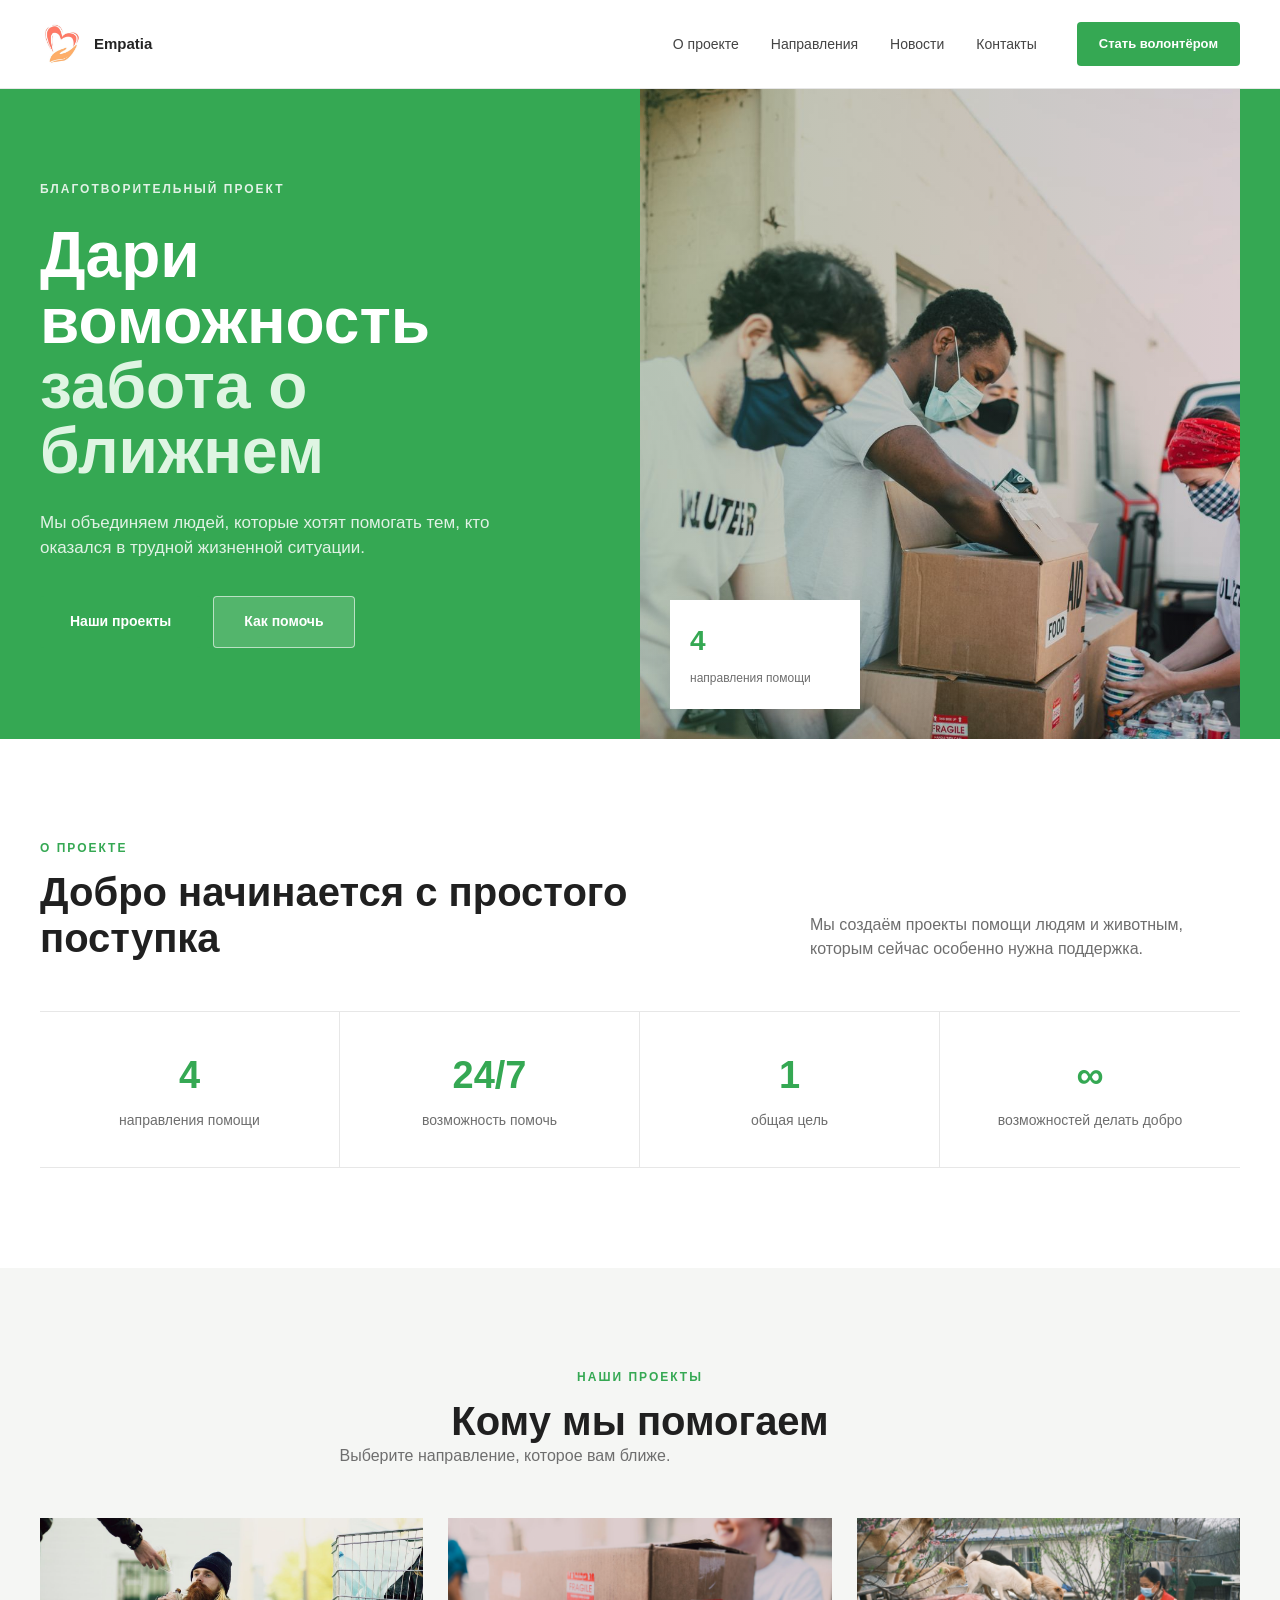
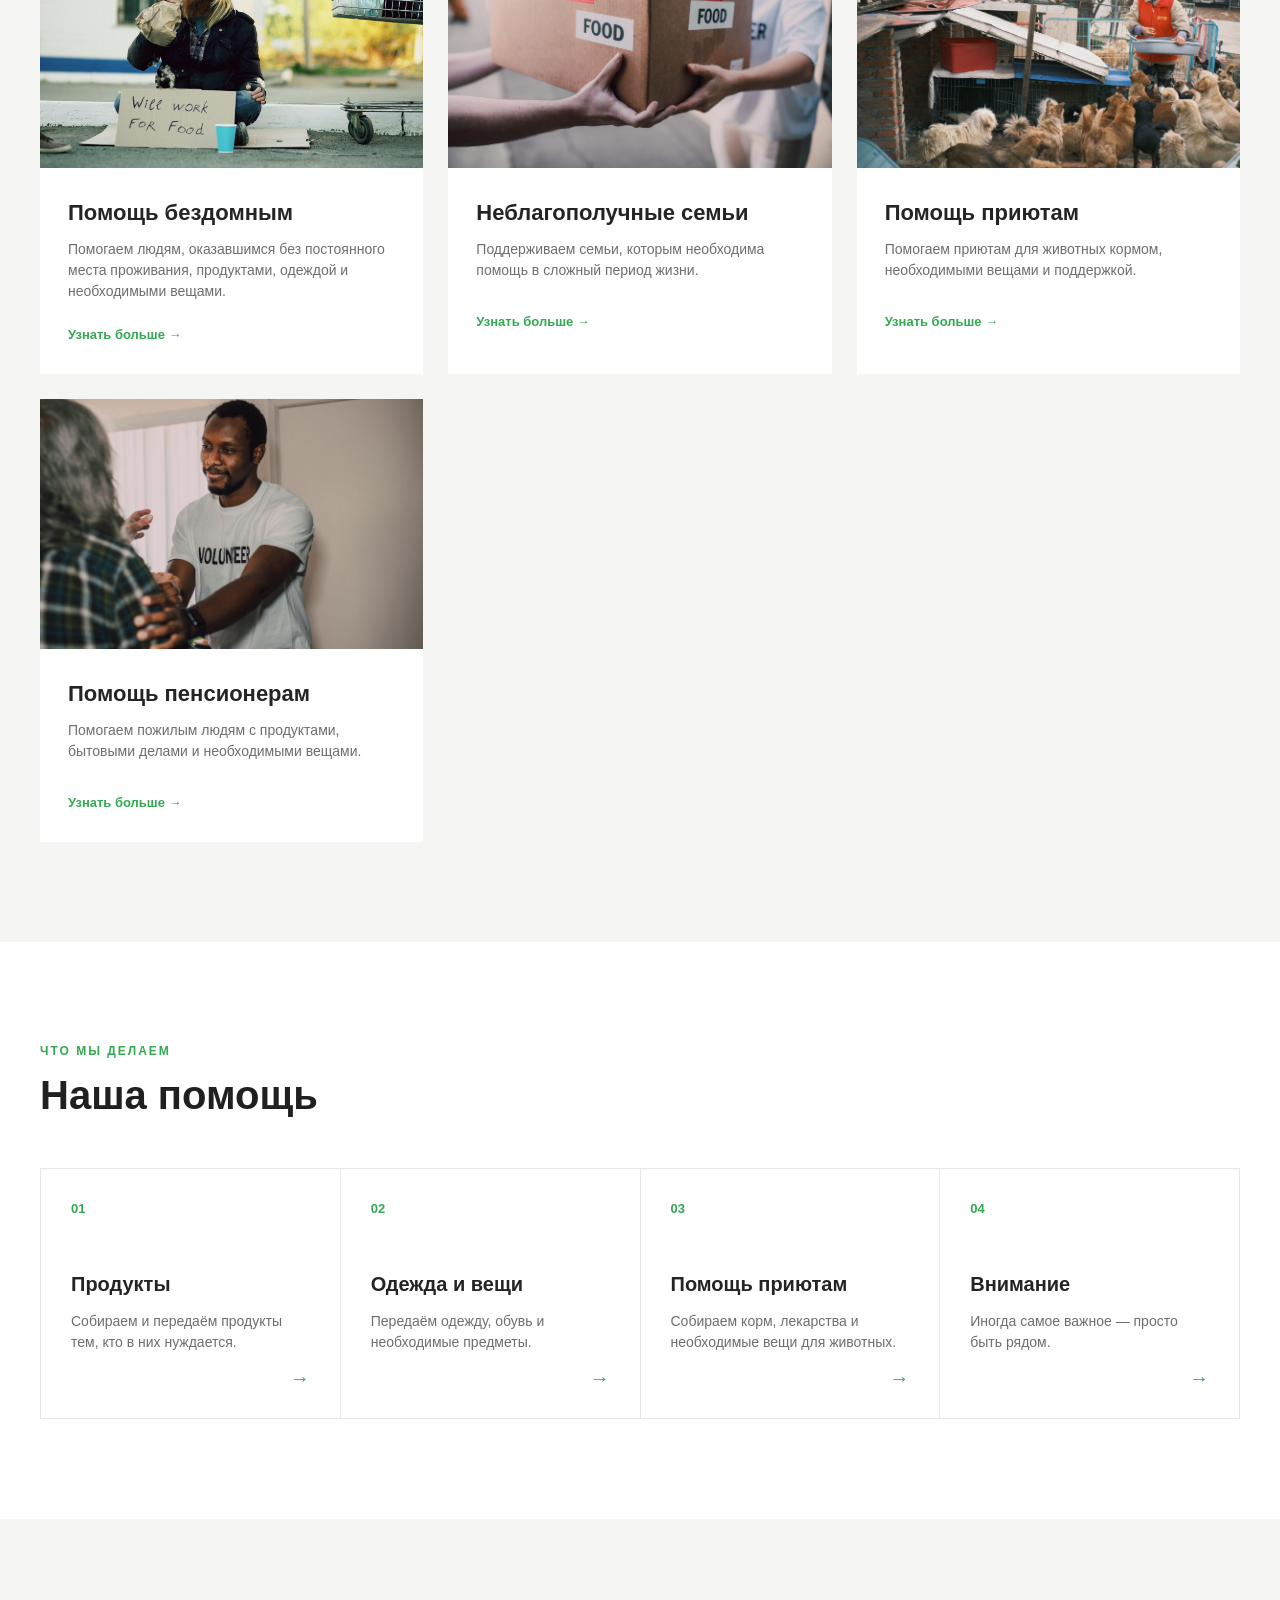
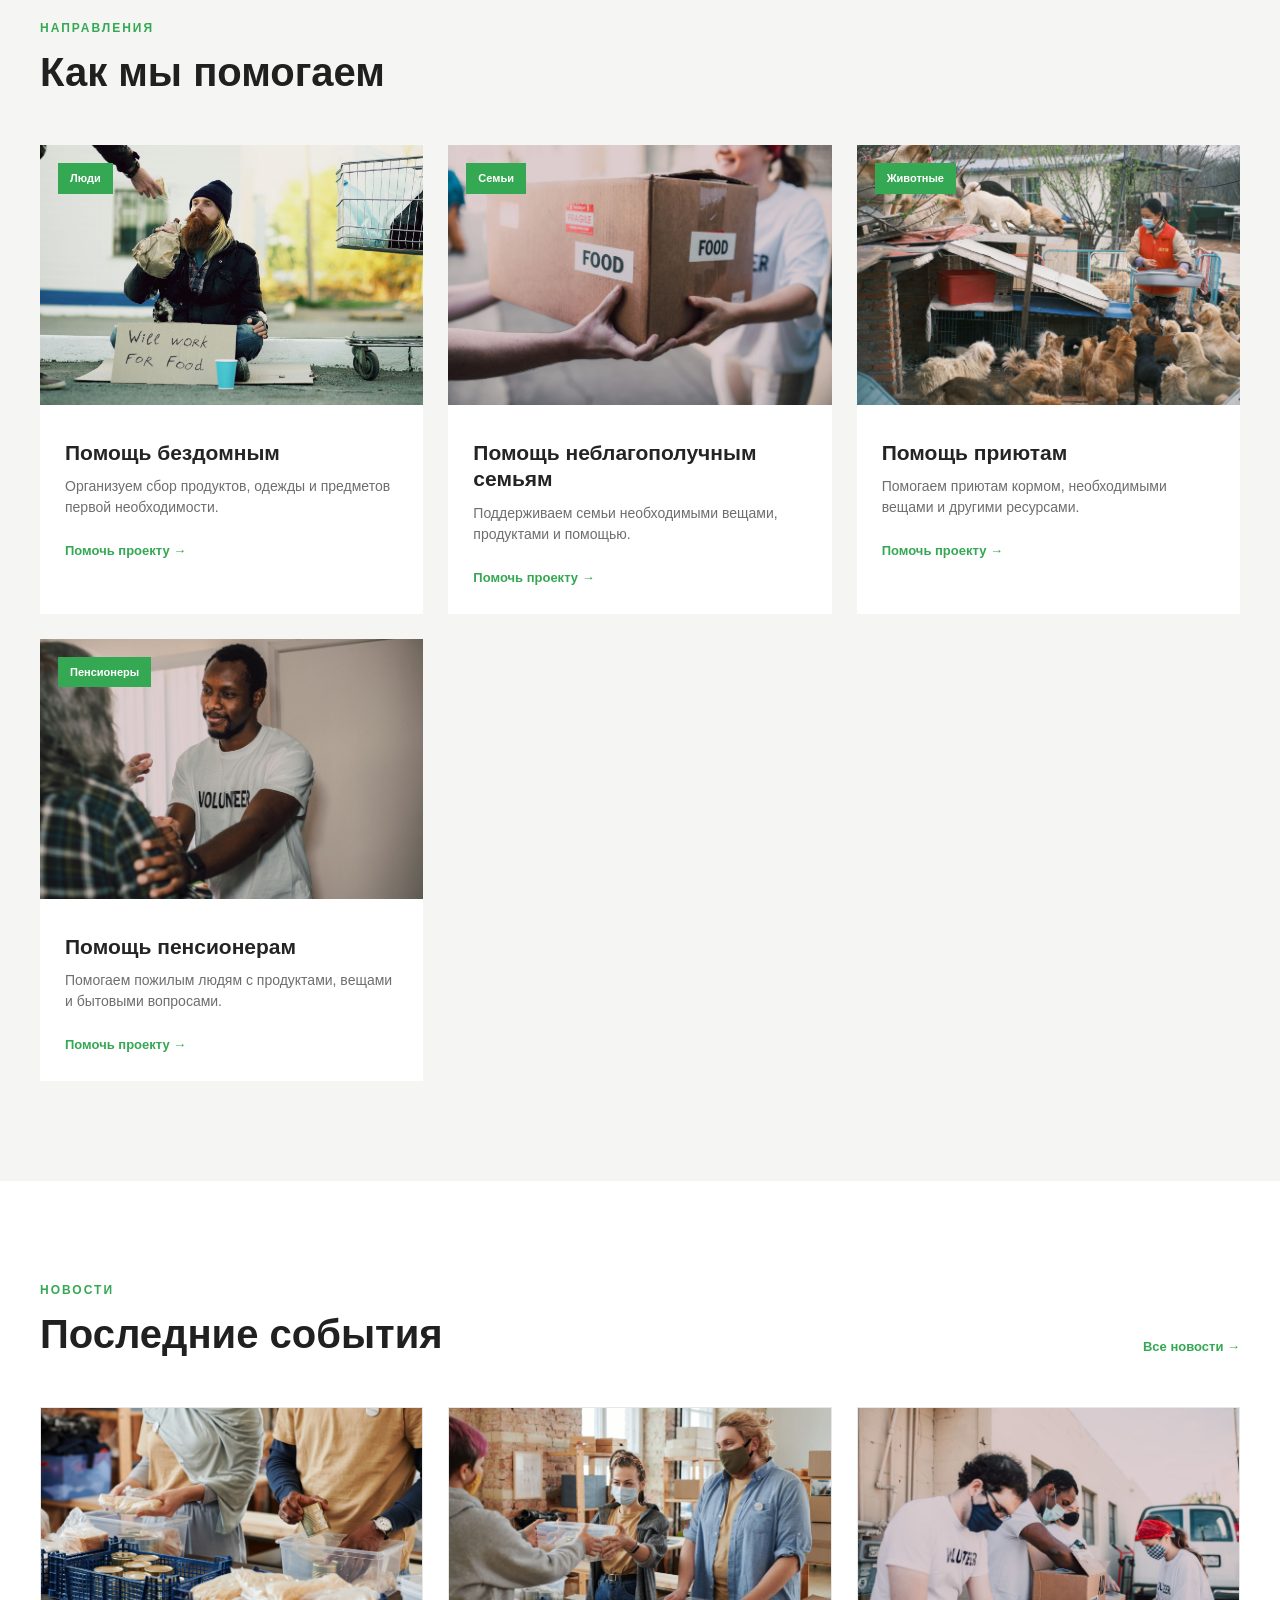
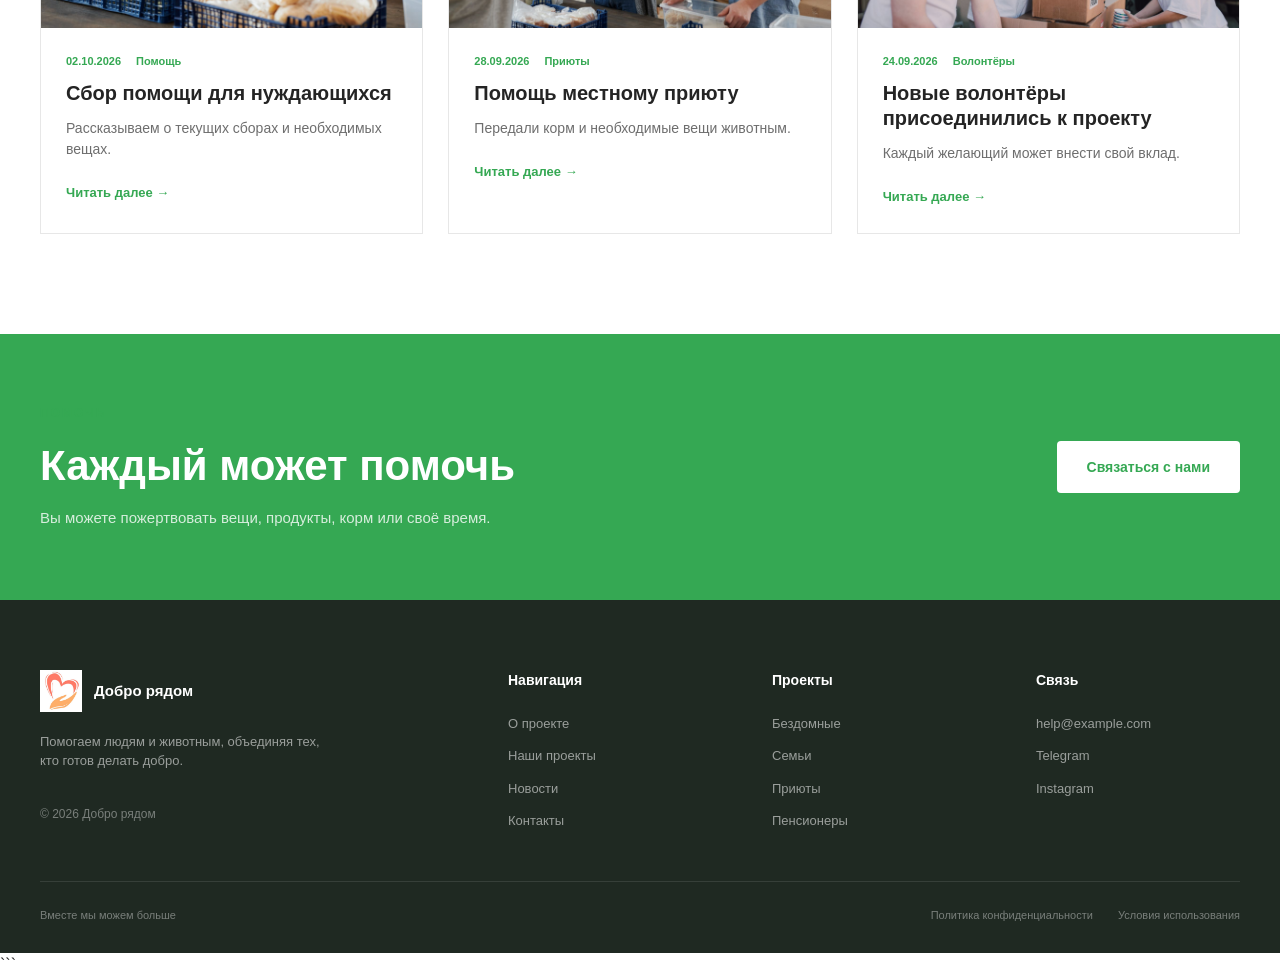
==== index.html @ 4fbe489f "Add files via upload" ====
<!DOCTYPE html>
<html lang="ru">

<head>
    <meta charset="UTF-8">
    <meta name="viewport" content="width=device-width, initial-scale=1.0">

    <title>Добро рядом — помощь тем, кто нуждается</title>

    <link rel="stylesheet" href="css/style.css">
</head>

<body>

<header class="header">

    <div class="container header__inner">

        <a href="#" class="logo">

            <div class="logo__icon">
                <img src="images/logo.jpg" alt="text">
            </div>

            <div class="logo__text">
                Empatia
            </div>

        </a>


        <nav class="nav">

            <a href="#about">О проекте</a>
            <a href="#projects">Направления</a>
            <a href="#news">Новости</a>
            <a href="#contacts">Контакты</a>

        </nav>


        <div class="header__actions">

            <a href="volunteer.html" class="header__button">
                Стать волонтёром
            </a>

        </div>


        <button class="menu-button">

            <span></span>
            <span></span>
            <span></span>

        </button>

    </div>

</header>


<main>


<section class="hero">

    <div class="container hero__inner">

        <div class="hero__content">

            <div class="hero__label">
                БЛАГОТВОРИТЕЛЬНЫЙ ПРОЕКТ
            </div>


            <h1>

                Дари воможность
                <span>забота о ближнем</span>

            </h1>


            <p>

                Мы объединяем людей, которые хотят
                помогать тем, кто оказался в трудной
                жизненной ситуации.

            </p>


            <div class="hero__buttons">

                <a href="#projects" class="button">
                    Наши проекты
                </a>

                <a href="volunteer.html" class="button button--light">
    Как помочь
</a>
                </a>

            </div>

        </div>


        <div class="hero__image">

            <img
                src="images/hero.jpg"
                alt="Помощь людям"
            >


            <div class="hero__badge">

                <strong>4</strong>

                <span>
                    направления помощи
                </span>

            </div>

        </div>

    </div>

</section>



<!-- =========================
     ABOUT
========================= -->

<section class="about" id="about">

    <div class="container">


        <div class="section-heading">

            <div>

                <span class="section-label">
                    О ПРОЕКТЕ
                </span>

                <h2>
                    Добро начинается
                    с простого поступка
                </h2>

            </div>


            <p>

                Мы создаём проекты помощи людям
                и животным, которым сейчас особенно
                нужна поддержка.

            </p>

        </div>


        <div class="stats">


            <div class="stat">

                <strong>4</strong>

                <span>
                    направления помощи
                </span>

            </div>


            <div class="stat">

                <strong>24/7</strong>

                <span>
                    возможность помочь
                </span>

            </div>


            <div class="stat">

                <strong>1</strong>

                <span>
                    общая цель
                </span>

            </div>


            <div class="stat">

                <strong>∞</strong>

                <span>
                    возможностей делать добро
                </span>

            </div>


        </div>

    </div>

</section>



<!-- =========================
     PROJECTS
========================= -->

<section class="choice" id="projects">

    <div class="container">


        <div class="section-heading center">

            <span class="section-label">
                НАШИ ПРОЕКТЫ
            </span>


            <h2>
                Кому мы помогаем
            </h2>


            <p>

                Выберите направление,
                которое вам ближе.

            </p>

        </div>



        <div class="choice__grid">


            <!-- БЕЗДОМНЫЕ -->

            <a href="#homeless" class="choice-card">

                <div class="choice-card__image">

                    <img
                        src="images/card-1.jpg"
                        alt="Помощь бездомным"
                    >

                </div>


                <div class="choice-card__content">

                    <h3>
                        Помощь бездомным
                    </h3>


                    <p>

                        Помогаем людям, оказавшимся
                        без постоянного места проживания,
                        продуктами, одеждой и необходимыми
                        вещами.

                    </p>


                    <span>
                        Узнать больше →
                    </span>

                </div>

            </a>



            <!-- СЕМЬИ -->

            <a href="#families" class="choice-card">

                <div class="choice-card__image">

                    <img
                        src="images/card-2.jpg"
                        alt="Помощь семьям"
                    >

                </div>


                <div class="choice-card__content">

                    <h3>
                        Неблагополучные семьи
                    </h3>


                    <p>

                        Поддерживаем семьи,
                        которым необходима помощь
                        в сложный период жизни.

                    </p>


                    <span>
                        Узнать больше →
                    </span>

                </div>

            </a>



            <!-- ПРИЮТЫ -->

            <a href="#shelters" class="choice-card">

                <div class="choice-card__image">

                    <img
                        src="images/card-3.jpg"
                        alt="Помощь приютам"
                    >

                </div>


                <div class="choice-card__content">

                    <h3>
                        Помощь приютам
                    </h3>


                    <p>

                        Помогаем приютам для животных
                        кормом, необходимыми вещами
                        и поддержкой.

                    </p>


                    <span>
                        Узнать больше →
                    </span>

                </div>

            </a>



            <!-- ПЕНСИОНЕРЫ -->

            <a href="#elderly" class="choice-card">

                <div class="choice-card__image">

                    <img
                        src="images/card-4.jpg"
                        alt="Помощь пенсионерам"
                    >

                </div>


                <div class="choice-card__content">

                    <h3>
                        Помощь пенсионерам
                    </h3>


                    <p>

                        Помогаем пожилым людям
                        с продуктами, бытовыми делами
                        и необходимыми вещами.

                    </p>


                    <span>
                        Узнать больше →
                    </span>

                </div>

            </a>


        </div>

    </div>

</section>



<!-- =========================
     DIRECTIONS
========================= -->

<section class="directions">

    <div class="container">


        <div class="section-heading">

            <div>

                <span class="section-label">
                    ЧТО МЫ ДЕЛАЕМ
                </span>


                <h2>
                    Наша помощь
                </h2>

            </div>

        </div>



        <div class="directions__grid">


            <a href="#help" class="direction">

                <div class="direction__number">
                    01
                </div>


                <h3>
                    Продукты
                </h3>


                <p>
                    Собираем и передаём продукты
                    тем, кто в них нуждается.
                </p>


                <span>
                    →
                </span>

            </a>



            <a href="#help" class="direction">

                <div class="direction__number">
                    02
                </div>


                <h3>
                    Одежда и вещи
                </h3>


                <p>
                    Передаём одежду, обувь
                    и необходимые предметы.
                </p>


                <span>
                    →
                </span>

            </a>



            <a href="#help" class="direction">

                <div class="direction__number">
                    03
                </div>


                <h3>
                    Помощь приютам
                </h3>


                <p>
                    Собираем корм, лекарства
                    и необходимые вещи для животных.
                </p>


                <span>
                    →
                </span>

            </a>



            <a href="#help" class="direction">

                <div class="direction__number">
                    04
                </div>


                <h3>
                    Внимание
                </h3>


                <p>
                    Иногда самое важное —
                    просто быть рядом.
                </p>


                <span>
                    →
                </span>

            </a>


        </div>

    </div>

</section>



<!-- =========================
     PROJECT DETAILS
========================= -->

<section class="projects">

    <div class="container">


        <div class="section-heading">

            <div>

                <span class="section-label">
                    НАПРАВЛЕНИЯ
                </span>


                <h2>
                    Как мы помогаем
                </h2>

            </div>

        </div>



        <div class="projects__grid">


            <article class="project" id="homeless">

                <div class="project__image">

                    <img
                        src="images/card-1.jpg"
                        alt="Помощь бездомным"
                    >

                    <span class="project__tag">
                        Люди
                    </span>

                </div>


                <div class="project__content">

                    <h3>
                        Помощь бездомным
                    </h3>


                    <p>

                        Организуем сбор продуктов,
                        одежды и предметов первой
                        необходимости.

                    </p>


                    <a href="#help">
                        Помочь проекту →
                    </a>

                </div>

            </article>



            <article class="project" id="families">

                <div class="project__image">

                    <img
                        src="images/card-2.jpg"
                        alt="Помощь семьям"
                    >

                    <span class="project__tag">
                        Семьи
                    </span>

                </div>


                <div class="project__content">

                    <h3>
                        Помощь неблагополучным семьям
                    </h3>


                    <p>

                        Поддерживаем семьи
                        необходимыми вещами,
                        продуктами и помощью.

                    </p>


                    <a href="#help">
                        Помочь проекту →
                    </a>

                </div>

            </article>



            <article class="project" id="shelters">

                <div class="project__image">

                    <img
                        src="images/card-3.jpg"
                        alt="Помощь приютам"
                    >

                    <span class="project__tag">
                        Животные
                    </span>

                </div>


                <div class="project__content">

                    <h3>
                        Помощь приютам
                    </h3>


                    <p>

                        Помогаем приютам кормом,
                        необходимыми вещами
                        и другими ресурсами.

                    </p>


                    <a href="#help">
                        Помочь проекту →
                    </a>

                </div>

            </article>



            <article class="project" id="elderly">

                <div class="project__image">

                    <img
                        src="images/card-4.jpg"
                        alt="Помощь пенсионерам"
                    >

                    <span class="project__tag">
                        Пенсионеры
                    </span>

                </div>


                <div class="project__content">

                    <h3>
                        Помощь пенсионерам
                    </h3>


                    <p>

                        Помогаем пожилым людям
                        с продуктами, вещами
                        и бытовыми вопросами.

                    </p>


                    <a href="#help">
                        Помочь проекту →
                    </a>

                </div>

            </article>


        </div>

    </div>

</section>



<!-- =========================
     NEWS
========================= -->

<section class="news" id="news">

    <div class="container">


        <div class="section-heading">

            <div>

                <span class="section-label">
                    НОВОСТИ
                </span>


                <h2>
                    Последние события
                </h2>

            </div>


            <a href="#" class="more">
                Все новости →
            </a>

        </div>



        <div class="news__grid">


            <article class="news-card">

                <img
                    src="images/news/news-1.jpg"
                    alt="Новость"
                >


                <div class="news-card__content">

                    <div class="news-card__meta">

                        <span>
                            02.10.2026
                        </span>

                        <span>
                            Помощь
                        </span>

                    </div>


                    <h3>
                        Сбор помощи для нуждающихся
                    </h3>


                    <p>

                        Рассказываем о текущих
                        сборах и необходимых вещах.

                    </p>


                    <a href="#">
                        Читать далее →
                    </a>

                </div>

            </article>



            <article class="news-card">

                <img
                    src="images/news/news-2.jpg"
                    alt="Новость"
                >


                <div class="news-card__content">

                    <div class="news-card__meta">

                        <span>
                            28.09.2026
                        </span>

                        <span>
                            Приюты
                        </span>

                    </div>


                    <h3>
                        Помощь местному приюту
                    </h3>


                    <p>

                        Передали корм и необходимые
                        вещи животным.

                    </p>


                    <a href="#">
                        Читать далее →
                    </a>

                </div>

            </article>



            <article class="news-card">

                <img
                    src="images/news/news-3.jpg"
                    alt="Новость"
                >


                <div class="news-card__content">

                    <div class="news-card__meta">

                        <span>
                            24.09.2026
                        </span>

                        <span>
                            Волонтёры
                        </span>

                    </div>


                    <h3>
                        Новые волонтёры присоединились
                        к проекту
                    </h3>


                    <p>

                        Каждый желающий может
                        внести свой вклад.

                    </p>


                    <a href="#">
                        Читать далее →
                    </a>

                </div>

            </article>


        </div>

    </div>

</section>



<!-- =========================
     HELP
========================= -->

<section class="cta" id="help">

    <div class="container">

        <div class="cta__inner">

            <div>

                <span class="section-label">
                    ПОМОЧЬ
                </span>


                <h2>
                    Каждый может помочь
                </h2>


                <p>

                    Вы можете пожертвовать вещи,
                    продукты, корм или своё время.

                </p>

            </div>


            <a href="mailto:help@example.com"
               class="button button--white">

                Связаться с нами

            </a>

        </div>

    </div>

</section>


</main>



<!-- =========================
     FOOTER
========================= -->

<footer class="footer" id="contacts">

    <div class="container">


        <div class="footer__grid">


            <div class="footer__brand">

                <a href="#" class="logo">

                    <div class="logo__icon">

                        <img
                            src="images/logo.jpg"
                            alt="Добро рядом"
                        >

                    </div>


                    <div class="logo__text">
                        Добро рядом
                    </div>

                </a>


                <p>

                    Помогаем людям и животным,
                    объединяя тех, кто готов
                    делать добро.

                </p>


                <span class="copyright">

                    © 2026 Добро рядом

                </span>

            </div>



            <div class="footer__column">

                <h3>
                    Навигация
                </h3>

                <a href="#about">
                    О проекте
                </a>

                <a href="#projects">
                    Наши проекты
                </a>

                <a href="#news">
                    Новости
                </a>

                <a href="#contacts">
                    Контакты
                </a>

            </div>



            <div class="footer__column">

                <h3>
                    Проекты
                </h3>

                <a href="#homeless">
                    Бездомные
                </a>

                <a href="#families">
                    Семьи
                </a>

                <a href="#shelters">
                    Приюты
                </a>

                <a href="#elderly">
                    Пенсионеры
                </a>

            </div>



            <div class="footer__column">

                <h3>
                    Связь
                </h3>

                <a href="mailto:help@example.com">
                    help@example.com
                </a>

                <a href="#">
                    Telegram
                </a>

                <a href="#">
                    Instagram
                </a>

            </div>


        </div>



        <div class="footer__bottom">

            <span>
                Вместе мы можем больше
            </span>


            <div>

                <a href="#">
                    Политика конфиденциальности
                </a>

                <a href="#">
                    Условия использования
                </a>

            </div>

        </div>

    </div>

</footer>



<script src="js/script.js"></script>

</body>

</html>
```
---- css/style.css ----
/* =========================
   RESET
========================= */

* {
    margin: 0;
    padding: 0;
    box-sizing: border-box;
}

html {
    scroll-behavior: smooth;
}

body {
    font-family: Arial, Helvetica, sans-serif;
    background: #ffffff;
    color: #242424;
    line-height: 1.5;
}

a {
    color: inherit;
    text-decoration: none;
}

img {
    display: block;
    width: 100%;
}

button {
    font: inherit;
    border: 0;
    cursor: pointer;
}


/* =========================
   VARIABLES
========================= */

:root {

    --green: #35a853;
    --green-dark: #21863b;
    --green-light: #edf8ef;

    --black: #202020;
    --gray: #6e6e6e;
    --light-gray: #f5f6f4;
    --border: #e7e7e7;

    --white: #ffffff;

    --container: 1200px;

    --radius: 4px;

    --transition: 0.3s ease;
}


/* =========================
   COMMON
========================= */

.container {
    width: min(
        var(--container),
        calc(100% - 40px)
    );

    margin: 0 auto;
}

section {
    padding: 100px 0;
}

.section-label {
    display: block;

    margin-bottom: 12px;

    color: var(--green);

    font-size: 12px;
    font-weight: 700;

    letter-spacing: 2px;
}

.section-heading {

    display: flex;

    align-items: flex-end;
    justify-content: space-between;

    gap: 40px;

    margin-bottom: 50px;
}

.section-heading.center {

    display: block;

    max-width: 700px;

    margin-left: auto;
    margin-right: auto;

    text-align: center;
}

.section-heading h2 {

    font-size: 40px;

    line-height: 1.15;

    font-weight: 600;

    color: var(--black);
}

.section-heading p {

    max-width: 430px;

    color: var(--gray);

    font-size: 16px;
}


/* =========================
   BUTTON
========================= */

.button {

    display: inline-flex;

    align-items: center;
    justify-content: center;

    min-height: 52px;

    padding: 0 30px;

    background: var(--green);

    color: var(--white);

    font-size: 14px;
    font-weight: 700;

    border-radius: var(--radius);

    transition: var(--transition);
}

.button:hover {
    background: var(--green-dark);

    transform: translateY(-2px);
}

.button--light {

    background: rgba(255,255,255,0.15);

    border: 1px solid rgba(255,255,255,0.6);
}

.button--light:hover {
    background: var(--white);
    color: var(--green);
}

.button--white {
    background: var(--white);
    color: var(--green);
}

.button--white:hover {
    background: #f2f2f2;
}


/* =========================
   HEADER
========================= */

.header {

    position: relative;
    z-index: 100;

    background: var(--white);

    border-bottom: 1px solid var(--border);
}

.header__inner {

    min-height: 88px;

    display: flex;

    align-items: center;

    justify-content: space-between;

    gap: 40px;
}


/* LOGO */

.logo {

    display: flex;

    align-items: center;

    gap: 12px;

    flex-shrink: 0;
}

.logo__icon {

    width: 42px;
    height: 42px;

    display: flex;

    align-items: center;
    justify-content: center;
}

.logo__icon img {

    width: 100%;
    height: 100%;

    object-fit: contain;
}

.logo__text {

    font-size: 15px;

    font-weight: 700;

    line-height: 1.15;

    max-width: 150px;
}


/* NAV */

.nav {

    display: flex;

    align-items: center;

    gap: 32px;

    margin-left: auto;
}

.nav a {

    position: relative;

    color: #444;

    font-size: 14px;

    transition: var(--transition);
}

.nav a::after {

    content: "";

    position: absolute;

    left: 0;
    bottom: -8px;

    width: 0;
    height: 2px;

    background: var(--green);

    transition: var(--transition);
}

.nav a:hover {
    color: var(--green);
}

.nav a:hover::after {
    width: 100%;
}


/* HEADER ACTIONS */

.header__actions {

    display: flex;

    align-items: center;

    gap: 15px;
}

.language {

    background: transparent;

    color: #555;

    font-size: 13px;
}

.header__button {

    display: inline-flex;

    align-items: center;
    justify-content: center;

    min-height: 44px;

    padding: 0 22px;

    background: var(--green);

    color: white;

    font-size: 13px;
    font-weight: 700;

    border-radius: var(--radius);

    transition: var(--transition);
}

.header__button:hover {
    background: var(--green-dark);
}


/* MOBILE MENU */

.menu-button {

    display: none;

    width: 42px;
    height: 42px;

    background: transparent;
}

.menu-button span {

    display: block;

    width: 23px;
    height: 2px;

    margin: 5px auto;

    background: var(--black);
}


/* =========================
   HERO
========================= */

.hero {

    position: relative;

    padding: 0;

    background: var(--green);

    color: white;

    overflow: hidden;
}

.hero__inner {

    min-height: 650px;

    display: grid;

    grid-template-columns: 1fr 1fr;

    align-items: stretch;
}

.hero__content {

    display: flex;

    flex-direction: column;

    justify-content: center;

    padding: 70px 60px 70px 0;

    position: relative;

    z-index: 2;
}

.hero__label {

    margin-bottom: 25px;

    font-size: 12px;

    font-weight: 700;

    letter-spacing: 2px;

    opacity: 0.85;
}

.hero h1 {

    max-width: 600px;

    margin-bottom: 25px;

    font-size: clamp(45px, 5vw, 72px);

    line-height: 1.02;

    font-weight: 600;
}

.hero h1 span {
    display: block;

    color: #dff5e3;
}

.hero p {

    max-width: 520px;

    margin-bottom: 35px;

    color: rgba(255,255,255,0.85);

    font-size: 17px;
}

.hero__buttons {

    display: flex;

    flex-wrap: wrap;

    gap: 12px;
}

.hero__image {

    position: relative;

    min-height: 650px;

    overflow: hidden;
}

.hero__image::after {

    content: "";

    position: absolute;

    inset: 0;

    background: linear-gradient(
        90deg,
        rgba(53,168,83,0.2),
        transparent
    );
}

.hero__image img {

    width: 100%;
    height: 100%;

    object-fit: cover;
}

.hero__badge {

    position: absolute;

    z-index: 3;

    left: 30px;
    bottom: 30px;

    width: 190px;

    padding: 20px;

    background: white;

    color: var(--black);

    box-shadow: 0 15px 40px rgba(0,0,0,0.15);
}

.hero__badge strong {

    display: block;

    margin-bottom: 3px;

    color: var(--green);

    font-size: 28px;
}

.hero__badge span {

    font-size: 12px;

    color: var(--gray);
}


/* =========================
   ABOUT
========================= */

.about {
    background: white;
}

.stats {

    display: grid;

    grid-template-columns: repeat(4, 1fr);

    border-top: 1px solid var(--border);

    border-bottom: 1px solid var(--border);
}

.stat {

    padding: 35px 30px;

    border-right: 1px solid var(--border);

    text-align: center;
}

.stat:last-child {
    border-right: 0;
}

.stat strong {

    display: block;

    margin-bottom: 4px;

    color: var(--green);

    font-size: 38px;

    font-weight: 600;
}

.stat span {

    color: var(--gray);

    font-size: 14px;
}


/* =========================
   CHOICE
========================= */

.choice {

    background: var(--light-gray);
}

.choice__grid {

    display: grid;

    grid-template-columns: repeat(3, 1fr);

    gap: 25px;
}

.choice-card {

    display: block;

    background: white;

    overflow: hidden;

    transition: var(--transition);
}

.choice-card:hover {

    transform: translateY(-7px);

    box-shadow:
        0 15px 40px rgba(0,0,0,0.08);
}

.choice-card__image {

    height: 250px;

    overflow: hidden;
}

.choice-card__image img {

    height: 100%;

    object-fit: cover;

    transition: 0.5s ease;
}

.choice-card:hover .choice-card__image img {
    transform: scale(1.05);
}

.choice-card__content {

    padding: 28px;
}

.choice-card__content h3 {

    margin-bottom: 10px;

    font-size: 22px;

    font-weight: 600;
}

.choice-card__content p {

    min-height: 50px;

    margin-bottom: 20px;

    color: var(--gray);

    font-size: 14px;
}

.choice-card__content span {

    color: var(--green);

    font-size: 13px;

    font-weight: 700;
}


/* =========================
   DIRECTIONS
========================= */

.directions {
    background: white;
}

.directions__grid {

    display: grid;

    grid-template-columns: repeat(4, 1fr);

    border-top: 1px solid var(--border);

    border-left: 1px solid var(--border);
}

.direction {

    position: relative;

    min-height: 250px;

    padding: 30px;

    border-right: 1px solid var(--border);

    border-bottom: 1px solid var(--border);

    transition: var(--transition);
}

.direction:hover {

    background: var(--green);

    color: white;
}

.direction__number {

    margin-bottom: 50px;

    color: var(--green);

    font-size: 13px;

    font-weight: 700;
}

.direction:hover .direction__number {
    color: rgba(255,255,255,0.7);
}

.direction h3 {

    margin-bottom: 12px;

    font-size: 20px;
}

.direction p {

    color: var(--gray);

    font-size: 14px;
}

.direction:hover p {
    color: rgba(255,255,255,0.8);
}

.direction > span {

    position: absolute;

    right: 30px;
    bottom: 25px;

    color: var(--green);

    font-size: 20px;
}

.direction:hover > span {
    color: white;
}


/* =========================
   PROJECTS
========================= */

.projects {
    background: var(--light-gray);
}

.projects__grid {

    display: grid;

    grid-template-columns: repeat(3, 1fr);

    gap: 25px;
}

.project {

    background: white;
}

.project__image {

    position: relative;

    height: 260px;

    overflow: hidden;
}

.project__image img {

    width: 100%;
    height: 100%;

    object-fit: cover;

    transition: 0.5s ease;
}

.project:hover .project__image img {
    transform: scale(1.04);
}

.project__tag {

    position: absolute;

    left: 18px;
    top: 18px;

    padding: 7px 12px;

    background: var(--green);

    color: white;

    font-size: 11px;

    font-weight: 700;
}

.project__content {

    padding: 25px;
}

.project__date {

    color: var(--green);

    font-size: 11px;

    font-weight: 700;
}

.project h3 {

    margin: 10px 0;

    font-size: 21px;

    line-height: 1.25;
}

.project p {

    margin-bottom: 20px;

    color: var(--gray);

    font-size: 14px;
}

.project__content a {

    color: var(--green);

    font-size: 13px;

    font-weight: 700;
}


/* =========================
   NEWS
========================= */

.news {
    background: white;
}

.news__grid {

    display: grid;

    grid-template-columns: repeat(3, 1fr);

    gap: 25px;
}

.news-card {

    border: 1px solid var(--border);

    transition: var(--transition);
}

.news-card:hover {

    border-color: #c9e5cf;

    transform: translateY(-4px);
}

.news-card > img {

    height: 220px;

    object-fit: cover;
}

.news-card__content {

    padding: 25px;
}

.news-card__meta {

    display: flex;

    gap: 15px;

    margin-bottom: 12px;

    color: var(--green);

    font-size: 11px;

    font-weight: 700;
}

.news-card h3 {

    margin-bottom: 12px;

    font-size: 20px;

    line-height: 1.25;
}

.news-card p {

    margin-bottom: 20px;

    color: var(--gray);

    font-size: 14px;
}

.news-card a {

    color: var(--green);

    font-size: 13px;

    font-weight: 700;
}


/* =========================
   CTA
========================= */

.cta {

    padding: 70px 0;

    background: var(--green);

    color: white;
}

.cta__inner {

    display: flex;

    align-items: center;

    justify-content: space-between;

    gap: 50px;
}

.cta h2 {

    margin-bottom: 10px;

    font-size: 42px;

    font-weight: 600;
}

.cta p {

    color: rgba(255,255,255,0.8);

    font-size: 15px;
}


/* =========================
   FOOTER
========================= */

.footer {

    padding: 70px 0 30px;

    background: #1f2922;

    color: white;
}

.footer__grid {

    display: grid;

    grid-template-columns: 2fr 1fr 1fr 1fr;

    gap: 60px;

    padding-bottom: 50px;

    border-bottom: 1px solid rgba(255,255,255,0.1);
}

.footer .logo__text {
    color: white;
}

.footer__brand > p {

    max-width: 280px;

    margin: 20px 0 30px;

    color: rgba(255,255,255,0.55);

    font-size: 13px;
}

.copyright {

    color: rgba(255,255,255,0.4);

    font-size: 12px;
}

.footer__column {

    display: flex;

    flex-direction: column;

    gap: 13px;
}

.footer__column h3 {

    margin-bottom: 10px;

    font-size: 14px;
}

.footer__column a {

    color: rgba(255,255,255,0.55);

    font-size: 13px;

    transition: var(--transition);
}

.footer__column a:hover {
    color: white;
}

.footer__bottom {

    display: flex;

    justify-content: space-between;

    gap: 30px;

    padding-top: 25px;

    color: rgba(255,255,255,0.4);

    font-size: 11px;
}

.footer__bottom div {

    display: flex;

    gap: 25px;
}

.footer__bottom a:hover {
    color: white;
}


/* =========================
   MORE LINK
========================= */

.more {

    color: var(--green);

    font-size: 13px;

    font-weight: 700;

    white-space: nowrap;
}

.more:hover {
    text-decoration: underline;
}


/* =========================
   RESPONSIVE
========================= */

@media (max-width: 1000px) {

    .nav {
        gap: 18px;
    }

    .hero__inner {
        grid-template-columns: 1fr;
    }

    .hero__content {
        padding-right: 0;
    }

    .hero__image {
        min-height: 400px;
    }

    .choice__grid,
    .projects__grid,
    .news__grid {
        grid-template-columns: repeat(2, 1fr);
    }

    .directions__grid {
        grid-template-columns: repeat(2, 1fr);
    }

    .footer__grid {
        grid-template-columns: repeat(2, 1fr);
    }
}


@media (max-width: 750px) {

    section {
        padding: 70px 0;
    }

    .container {
        width: min(
            var(--container),
            calc(100% - 30px)
        );
    }

    .nav,
    .header__actions {
        display: none;
    }

    .menu-button {
        display: block;
    }

    .section-heading {
        display: block;
    }

    .section-heading h2 {
        font-size: 32px;
    }

    .section-heading p {
        margin-top: 15px;
    }

    .hero h1 {
        font-size: 46px;
    }

    .hero__image {
        min-height: 350px;
    }

    .stats {
        grid-template-columns: repeat(2, 1fr);
    }

    .stat:nth-child(2) {
        border-right: 0;
    }

    .stat:nth-child(1),
    .stat:nth-child(2) {
        border-bottom: 1px solid var(--border);
    }

    .choice__grid,
    .projects__grid,
    .news__grid,
    .directions__grid {
        grid-template-columns: 1fr;
    }

    .direction {
        min-height: 220px;
    }

    .cta__inner {
        display: block;
    }

    .cta .button {
        margin-top: 25px;
    }

    .cta h2 {
        font-size: 34px;
    }

    .footer__grid {
        grid-template-columns: 1fr;
        gap: 40px;
    }

    .footer__bottom {
        flex-direction: column;
    }

    .footer__bottom div {
        flex-direction: column;
        gap: 10px;
    }
}


@media (max-width: 450px) {

    .hero__content {
        padding: 60px 0;
    }

    .hero h1 {
        font-size: 39px;
    }

    .hero__buttons {
        flex-direction: column;
        align-items: stretch;
    }

    .button {
        width: 100%;
    }

    .stats {
        grid-template-columns: 1fr;
    }

    .stat {
        border-right: 0;
        border-bottom: 1px solid var(--border);
    }

    .stat:last-child {
        border-bottom: 0;
    }

    .choice-card__image,
    .project__image,
    .news-card > img {
        height: 210px;
    }
}

/* =========================
   SCROLL ANIMATION
========================= */

.hidden {

    opacity: 0;

    transform: translateY(25px);

    transition:
        opacity 0.6s ease,
        transform 0.6s ease;
}

.show {

    opacity: 1;

    transform: translateY(0);
}


/* =========================
   MOBILE NAV
========================= */

@media (max-width: 750px) {

    .nav.nav--open {

        display: flex;

        position: absolute;

        left: 0;
        right: 0;
        top: 88px;

        padding: 25px;

        flex-direction: column;

        align-items: flex-start;

        gap: 20px;

        background: white;

        border-bottom: 1px solid var(--border);

        box-shadow: 0 15px 30px rgba(0,0,0,0.08);
    }

    .nav.nav--open a {
        font-size: 16px;
    }

}
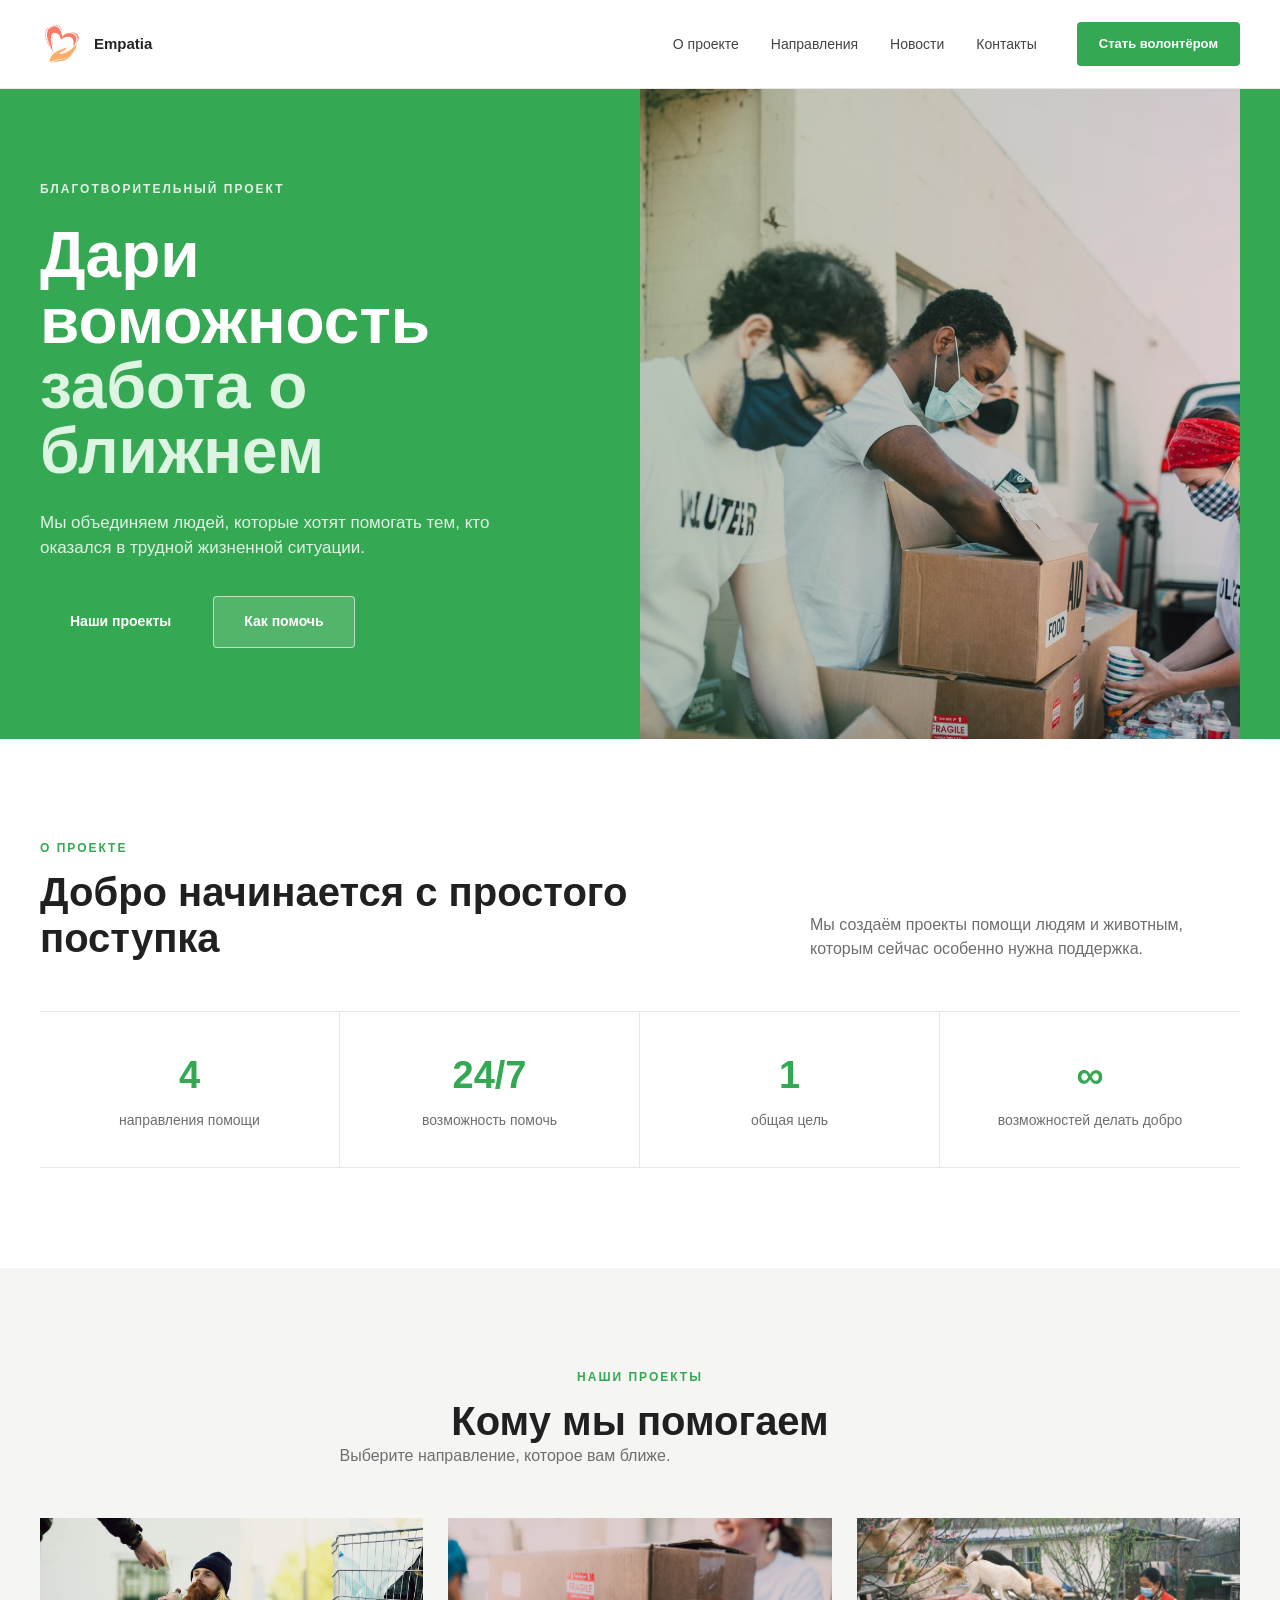
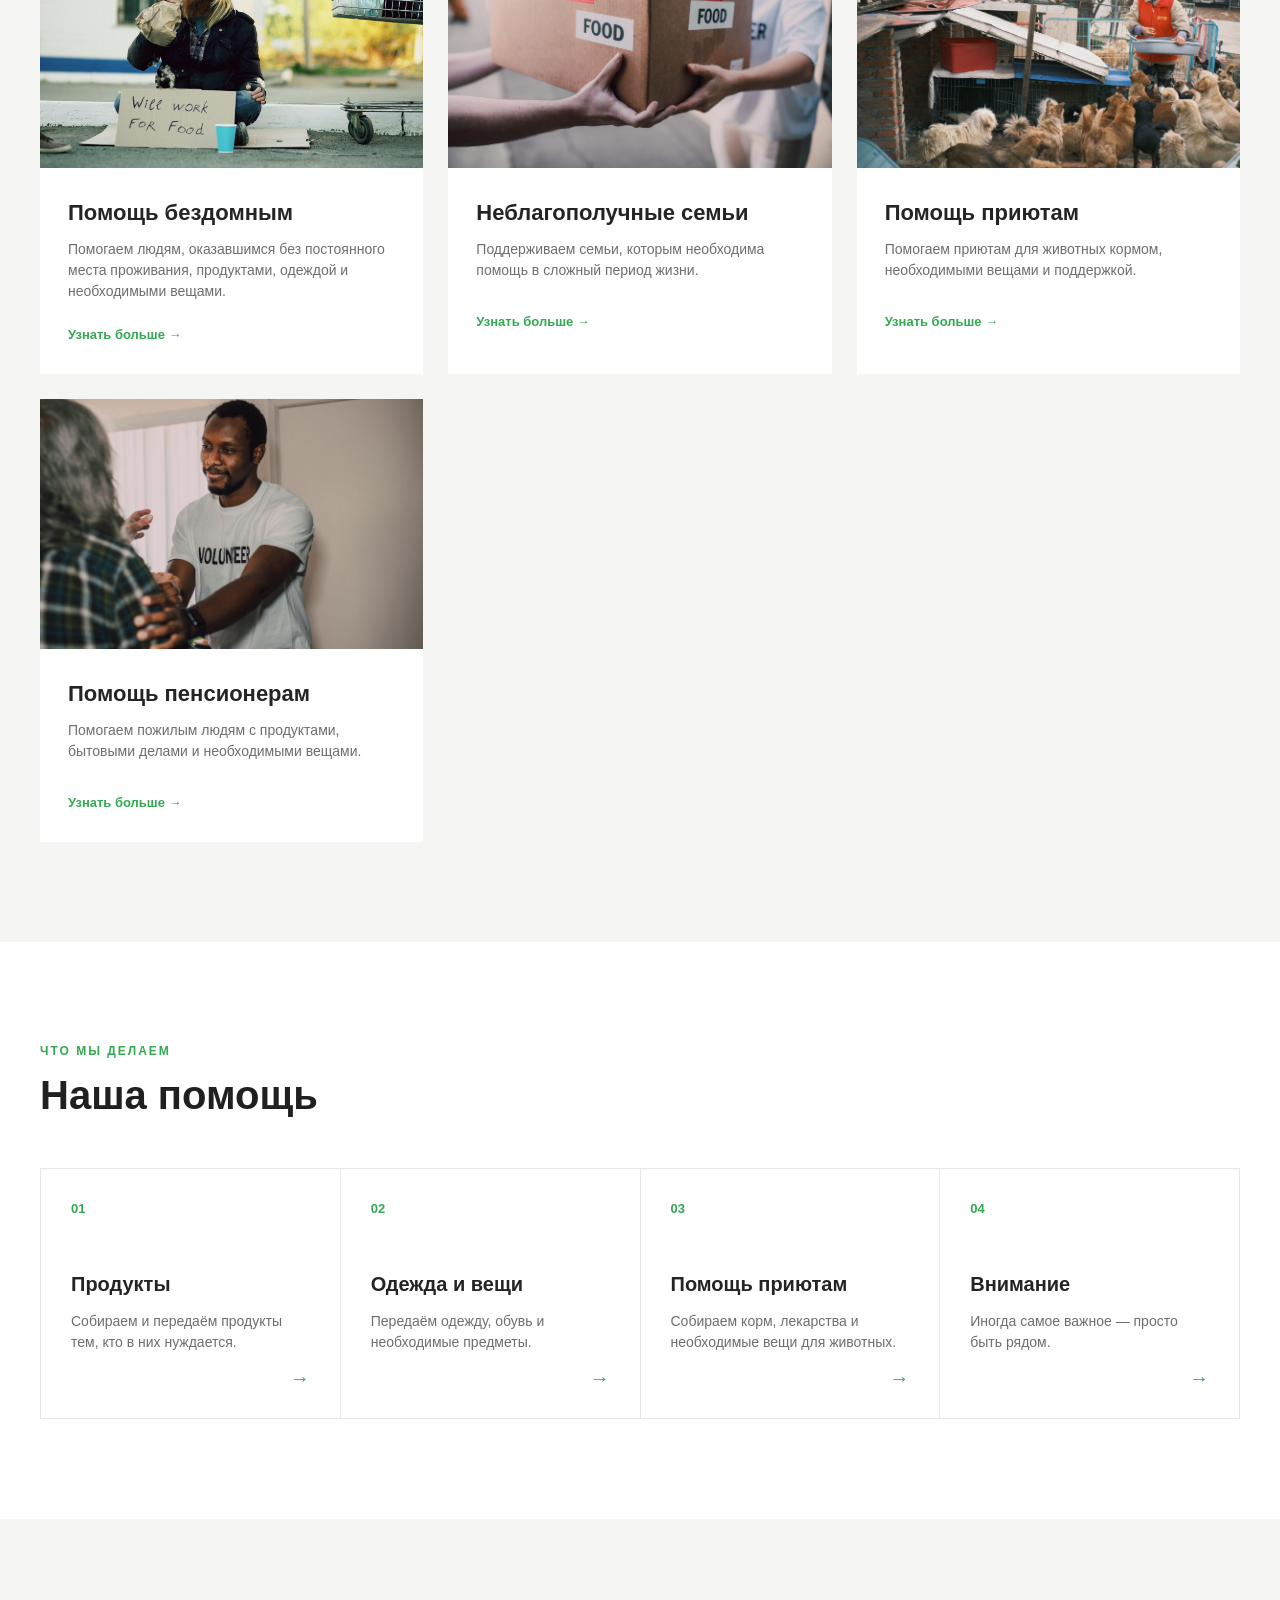
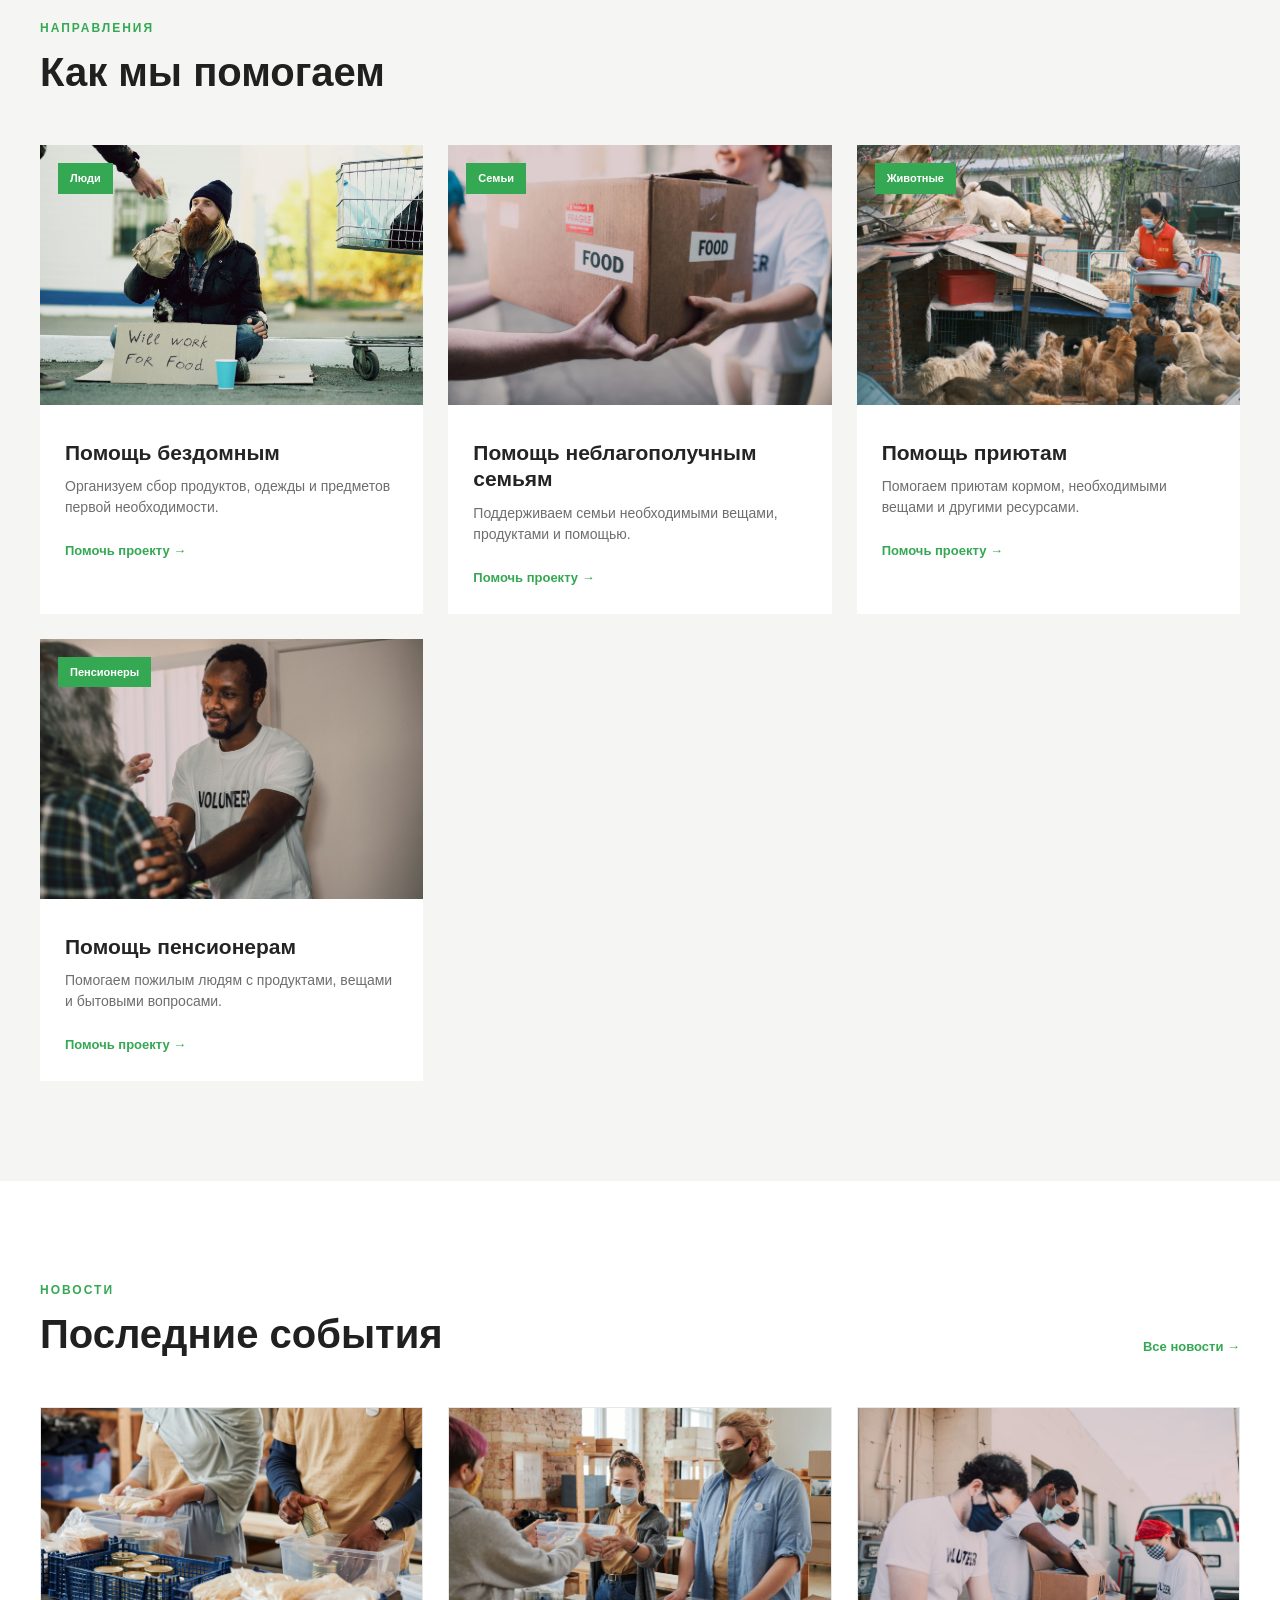
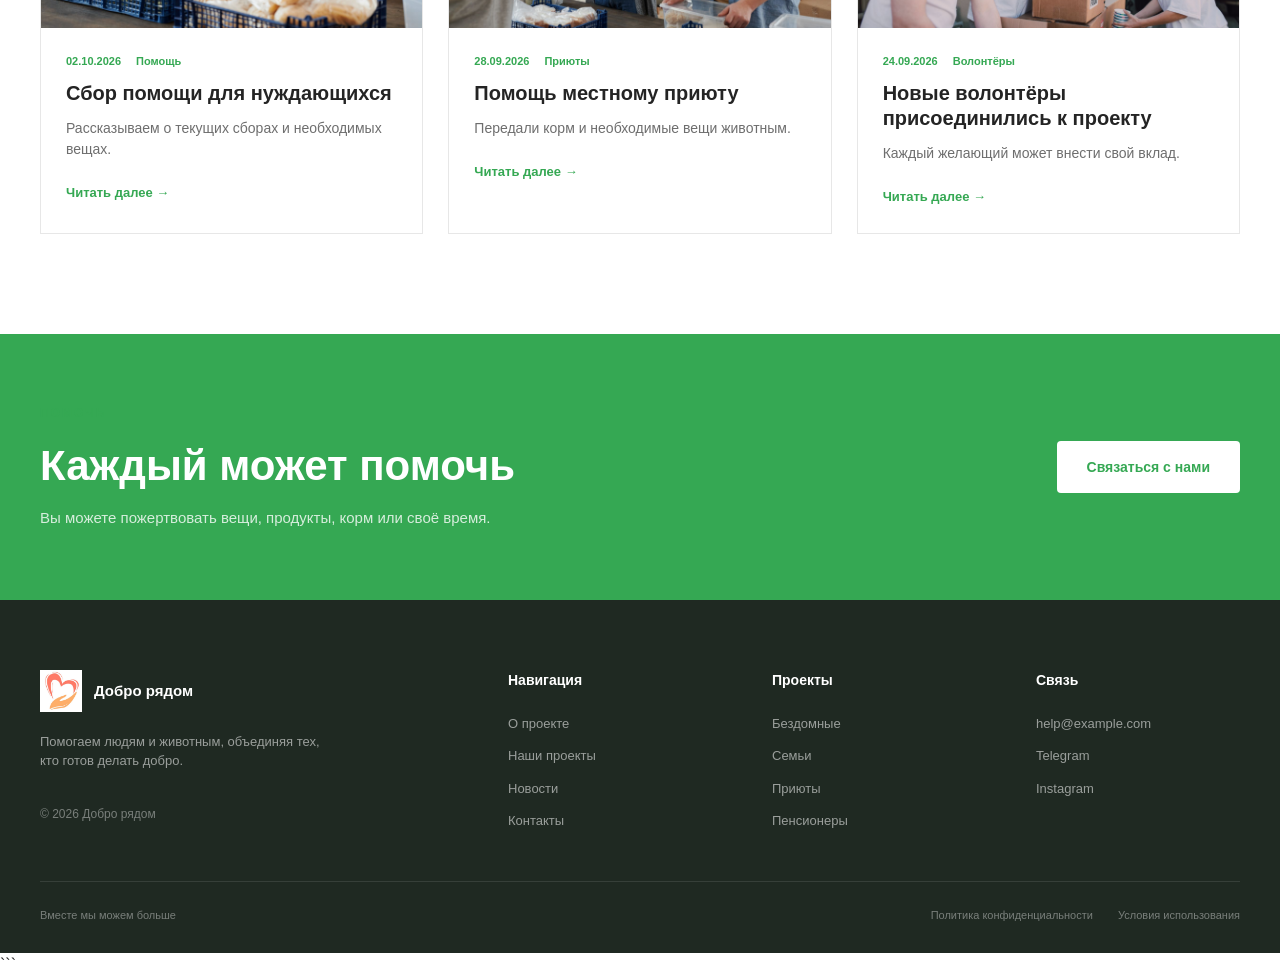
==== commit f926435e: "Remove hero badge from index.html Removed the hero badge section from the HTML." ====
--- a/index.html
+++ b/index.html
@@ -114,18 +114,6 @@
                 src="images/hero.jpg"
                 alt="Помощь людям"
             >
-
-
-            <div class="hero__badge">
-
-                <strong>4</strong>
-
-                <span>
-                    направления помощи
-                </span>
-
-            </div>
-
         </div>
 
     </div>
